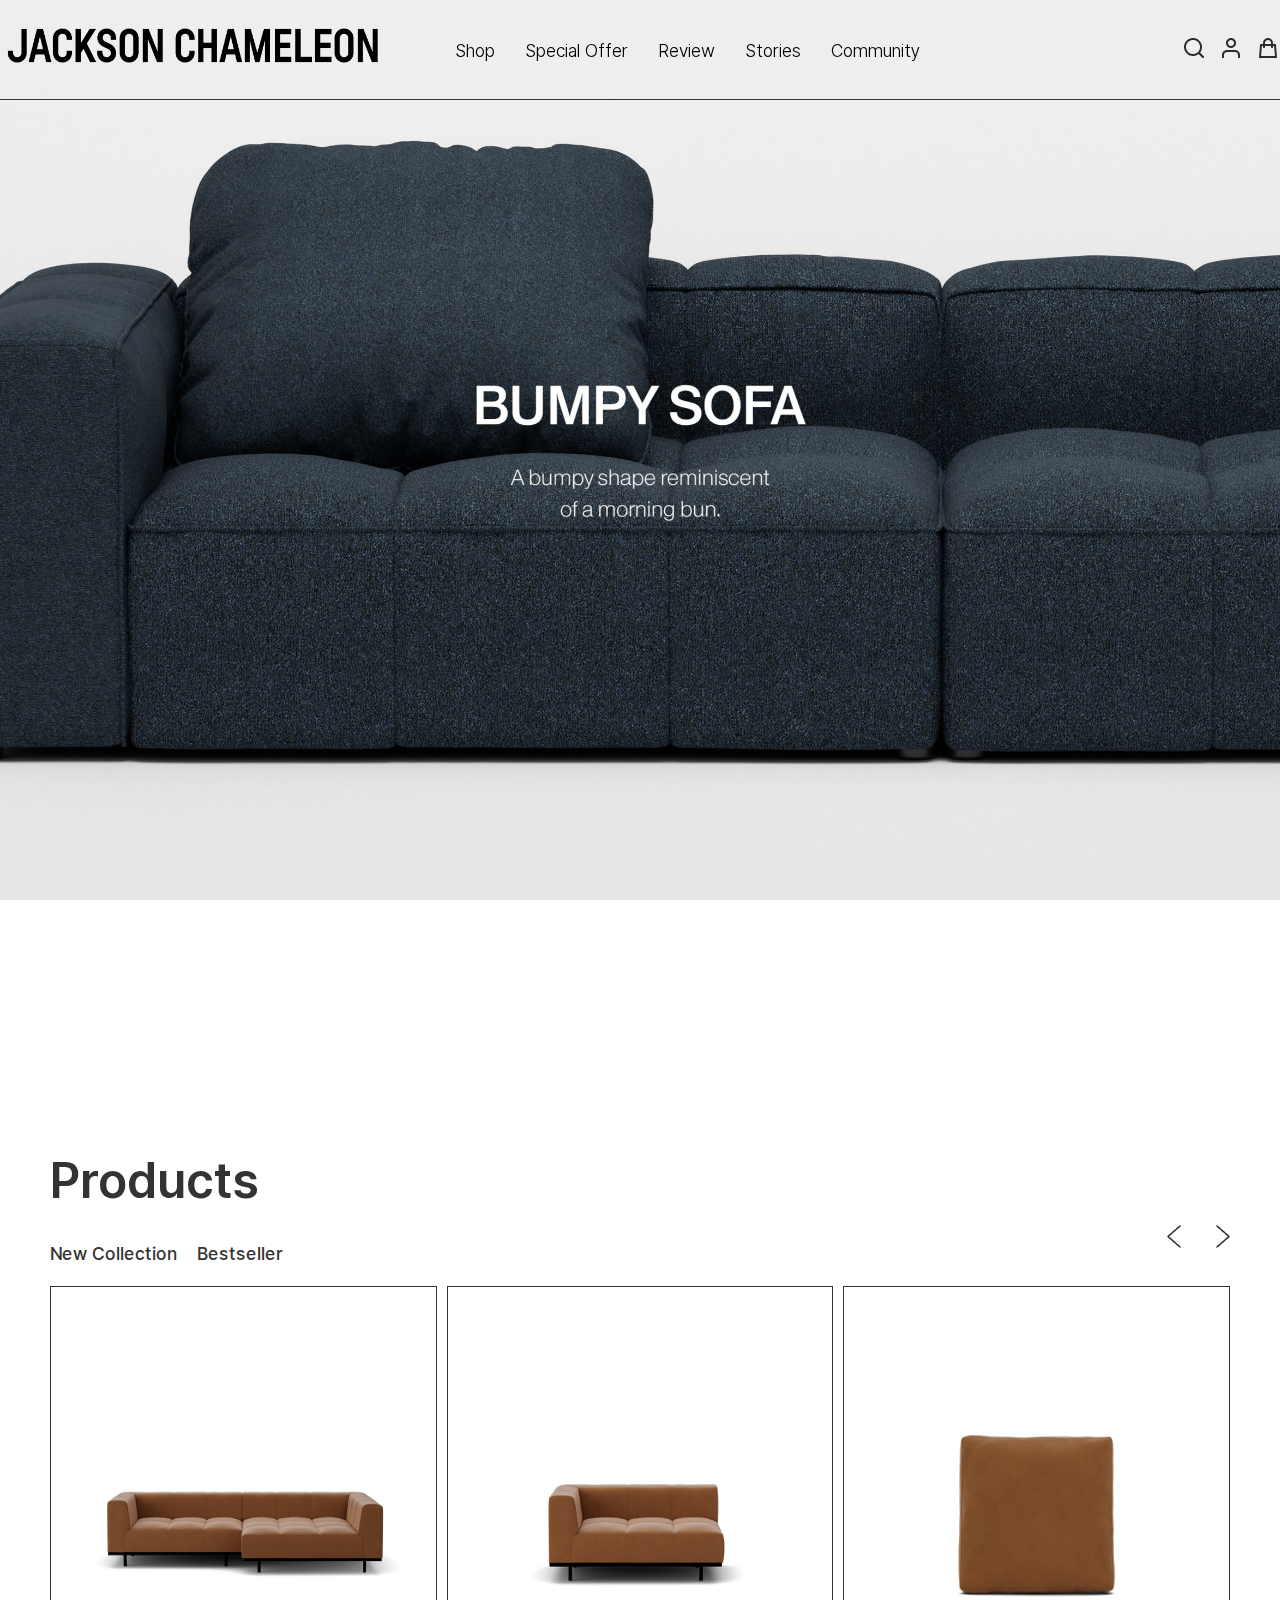
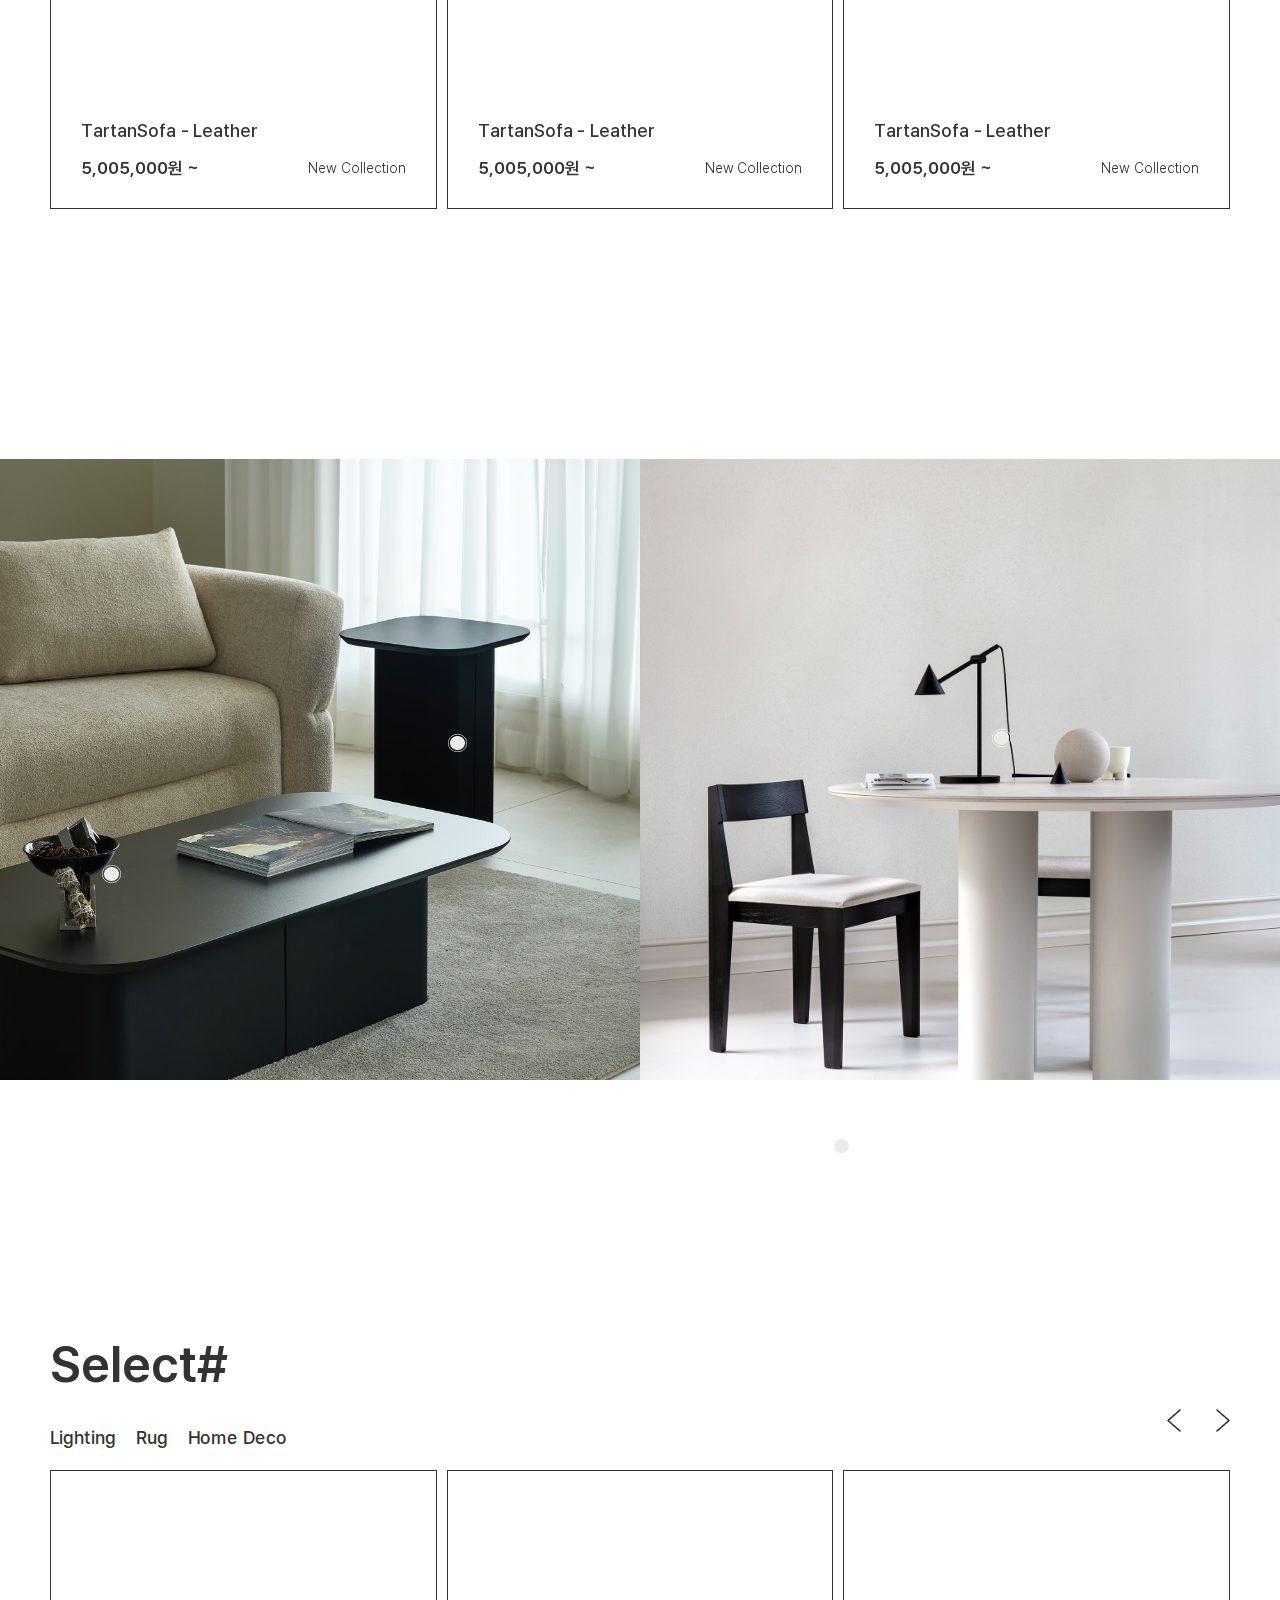
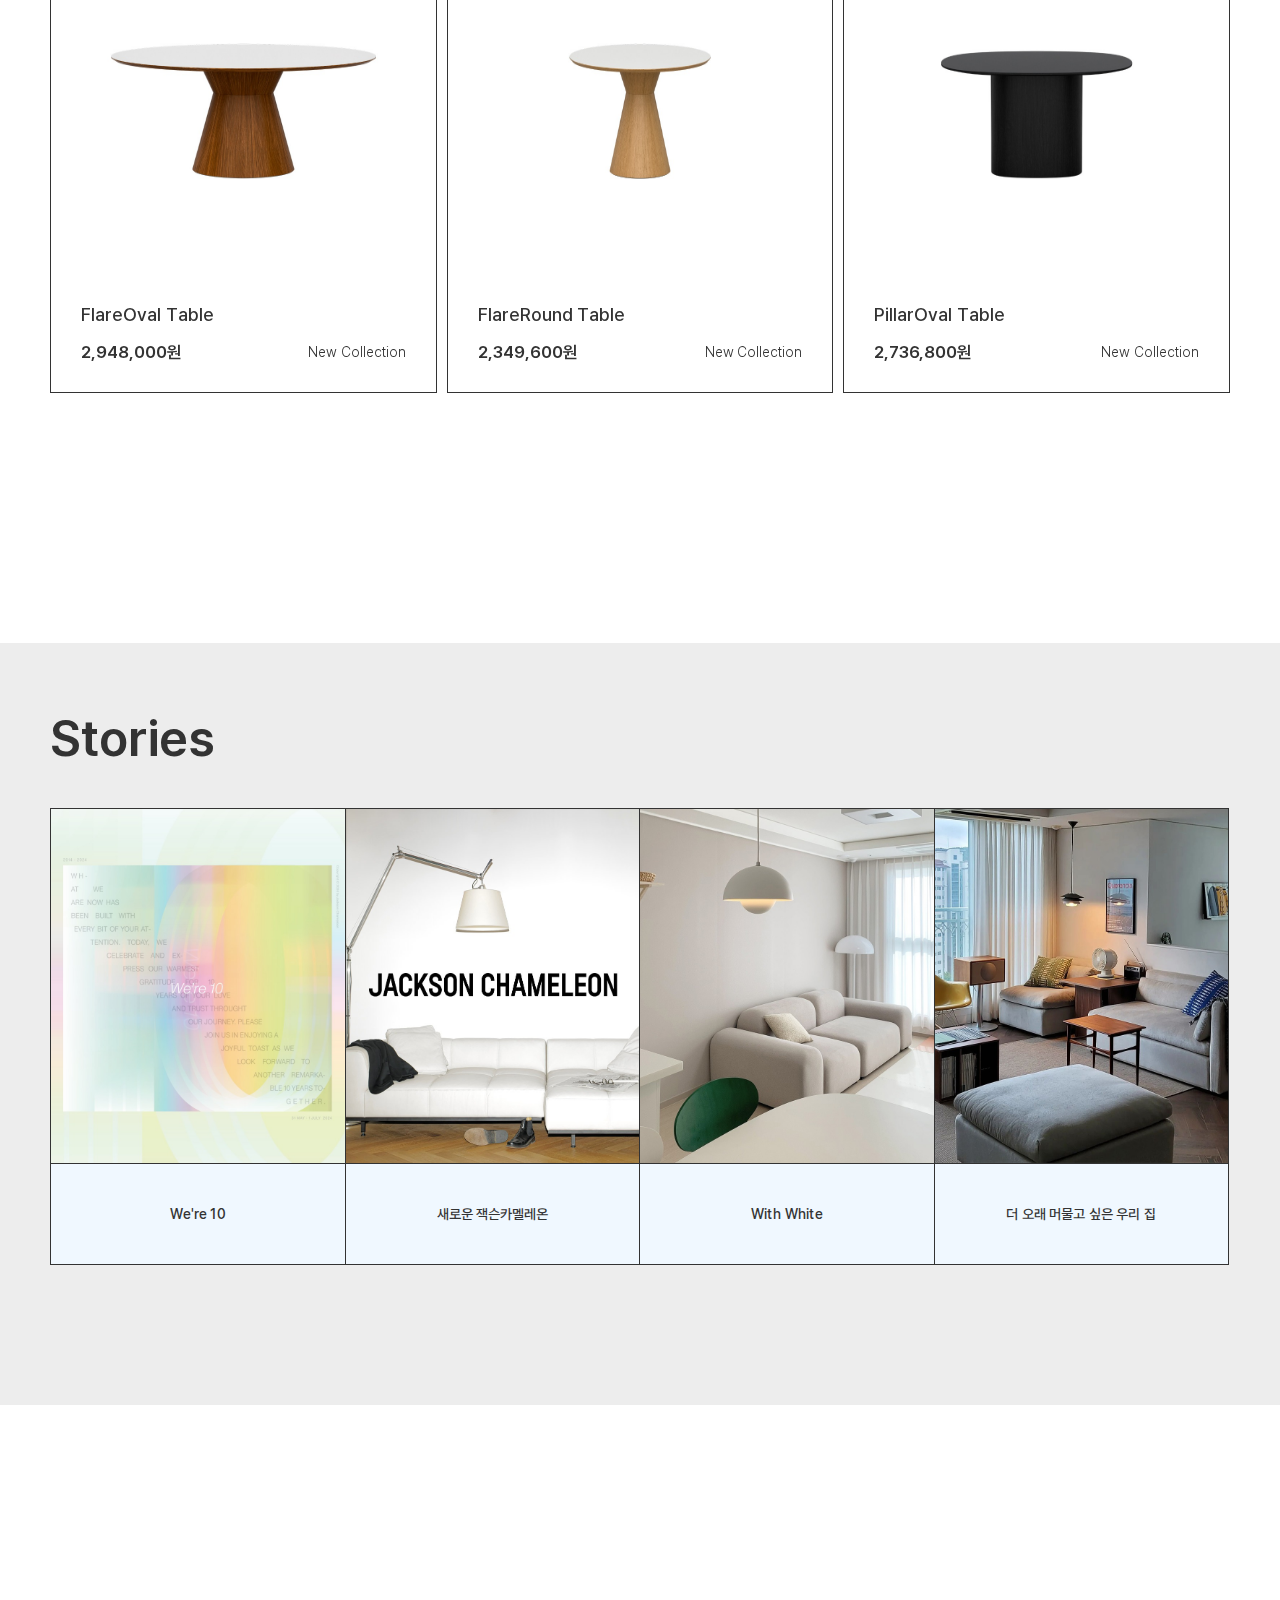
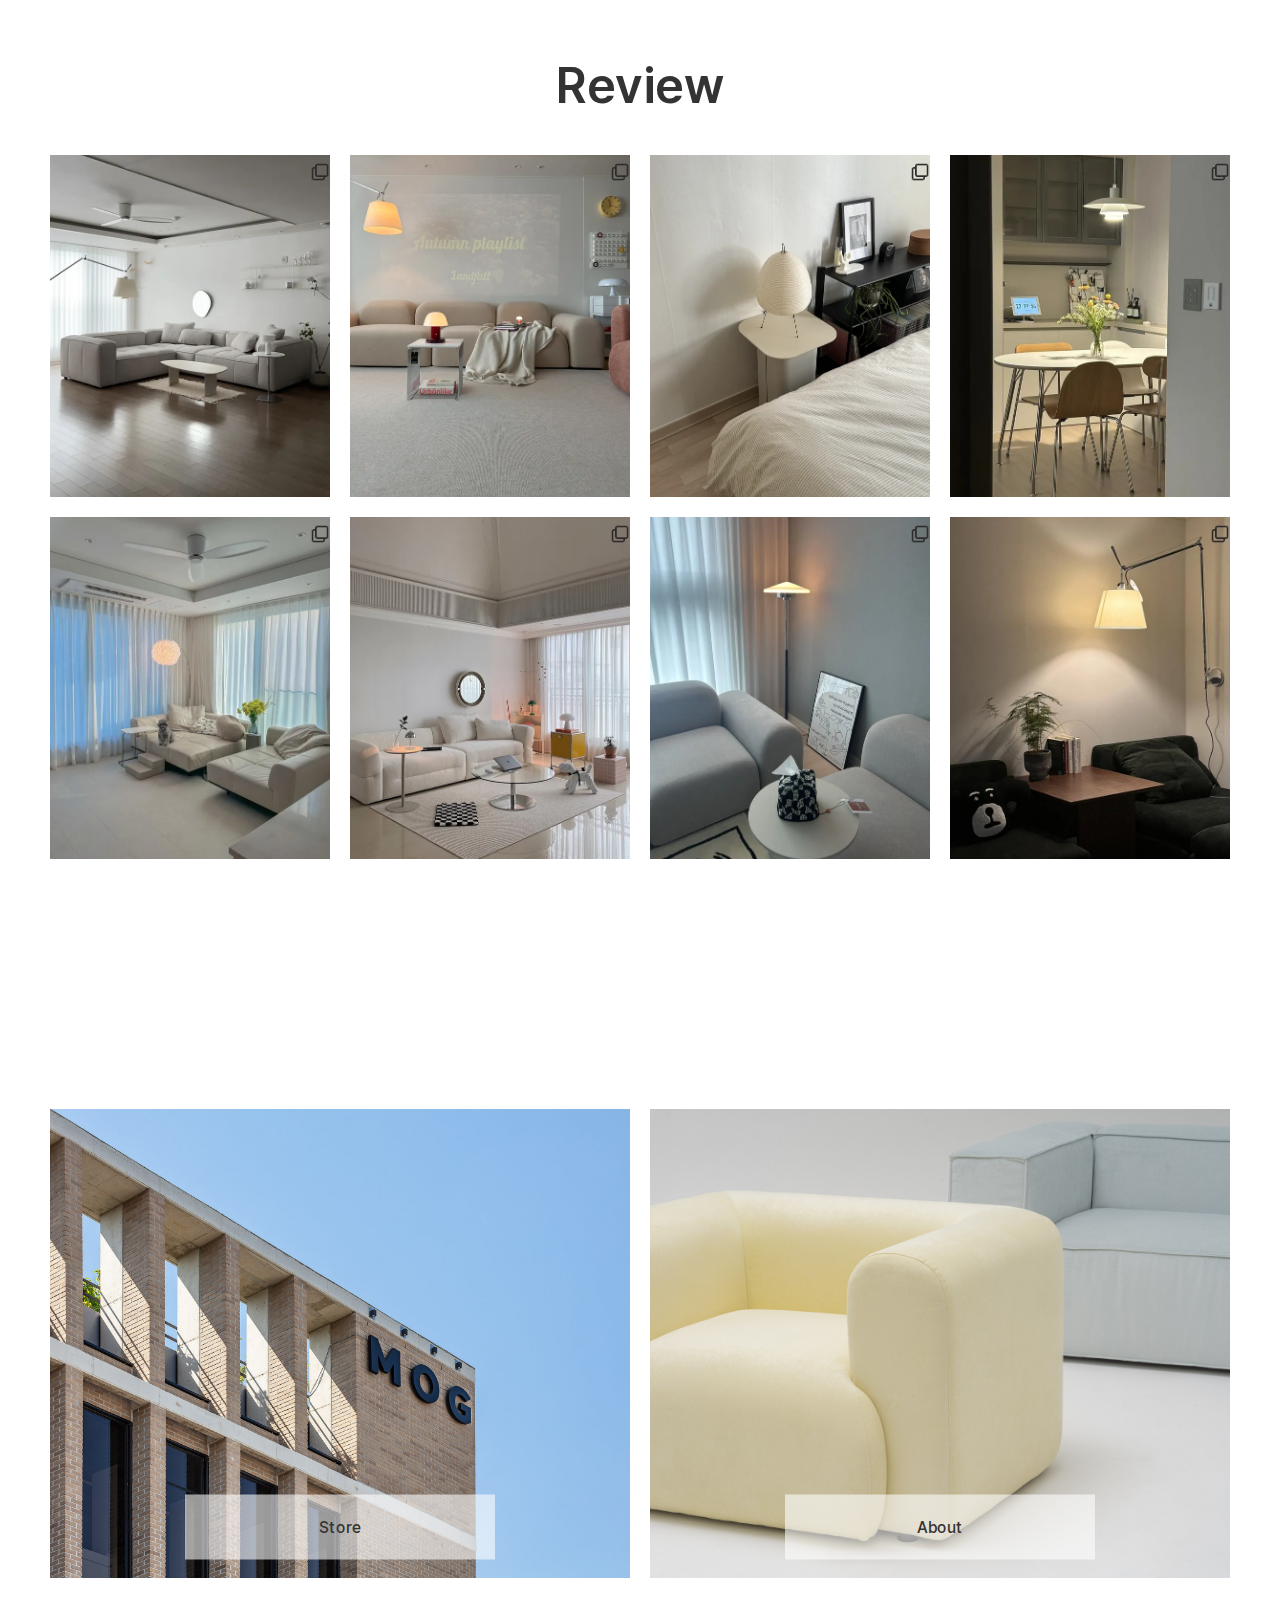
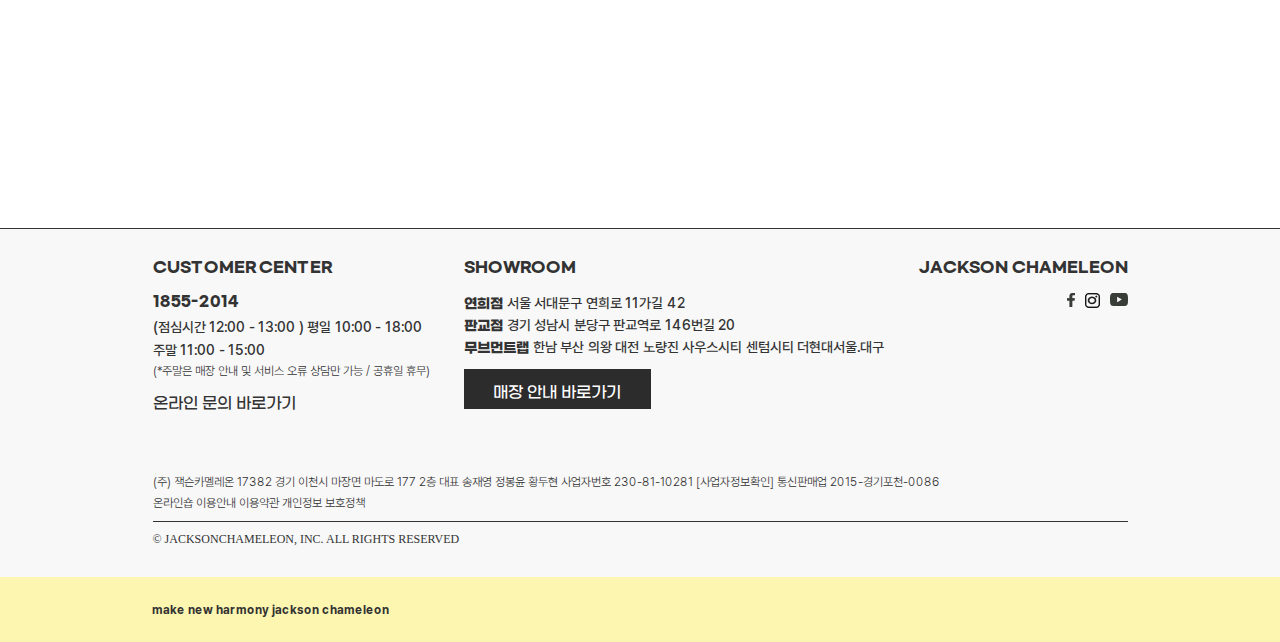
==== index.html @ 83f23d87 "올리는 중" ====
<!DOCTYPE html>
<html lang="ko">

<head>
    <meta charset="UTF-8">
    <meta name="viewport" content="width=device-width, initial-scale=1.0">
    <title>잭슨카멜레온</title>
    <link rel="stylesheet" href="https://cdn.jsdelivr.net/npm/swiper@11/swiper-bundle.min.css" />
    <link rel="stylesheet" href="css/index.css">

    <script src="lib/jquery-3.7.1.min.js"></script>
    <script src="https://cdn.jsdelivr.net/npm/swiper@11/swiper-bundle.min.js"></script>
    <script src="js/main.js"></script>

    <script>//스와이퍼데모

        $(function () {


            var swiper = new Swiper(".mainVisual", {
                spaceBetween: 0,
                centeredSlides: true,
                autoplay: {
                    delay: 2500,
                    disableOnInteraction: false,
                },
                pagination: {
                    el: ".swiper-pagination",
                    clickable: true,
                }
            });

            var swiper = new Swiper(".mySwiper", {
                slidesPerView: 3,
                spaceBetween: 10,
                pagination: {
                    el: ".swiper-pagination",
                    clickable: true,
                },
                navigation: {
                    nextEl: ".swiper-button-next2",
                    prevEl: ".swiper-button-prev2",
                }
            });

            //헤더 스크립트
            $('.nav .gnb > li').mouseenter(function () {
                if ($(this).find('.depth02_wrap').css('display') === 'none') {
                    $('.depth02_wrap').stop().hide();
                } else {
                    $('.depth02_wrap').stop().show();
                }
                $('.header').css('background-color', '#fff');

                $('.depth02_wrap').mouseleave(function () {
                    $(this).slideUp(100)
                });


            });

            $('.nav .gnb > li').mouseleave(function () {
                //header에게 mouseleave 했을때 배경색 복구 
                $('.header').css('background-color', 'transparent');
            });









            // var a = 안녕하세요;
            // a = a.replace("하세요", ""); a 는 안녕

            // 이미지 마우스 이벤트
            $(".image").on("mouseenter mouseleave", function () {
                var $img = $(this).find("img"); // 현재 이미지 태그 선택
                var currSrc = $img.attr("src"); // 현재 src 값 가져오기

                if (currSrc.includes("_on.jpg")) {
                    // "_on.jpg"가 포함되어 있으면 원래 상태로 되돌림
                    currSrc = currSrc.replace("_on.jpg", ".jpg");
                } else {
                    // 그렇지 않으면 "_on.jpg"를 추가
                    currSrc = currSrc.replace(".jpg", "") + "_on.jpg";
                }

                $img.attr("src", currSrc); // src 값을 업데이트
            });

 
            // 클래스가 click_icon에 마우스가 들어오면 display: none 해놨던 left_open-box, right_open-box가
            // none이 해제되고 block이 된다.
            $('.click_icon').on('mouseenter', function () {
                $(this).next('.left_open-box, .right_open-box').css("display", "block");
            });

            // 클래스가 click_icon에 마우스가 들어오면 display: block 됐던 left_open-box, right_open-box가
            // block이 해제되고 none이 된다.
            $('.left_open-box, .right_open-box').on('mouseout', function () {
                $(this).css("display", "");
            });

            



        });
    </script>

</head>

<body>
    <header class="header">

    </header><!--header end  -->

    <main>
        <section class="main_visual">

            <div class="swiper mainVisual">
                <div class="swiper-wrapper">
                    <div class="swiper-slide"><img src="img/메인이미지.jpg" alt="잭슨카멜레온 제품 이미지 1"></div>
                    <div class="swiper-slide"><img src="img/메인이미지2.jpg" alt="잭슨카멜레온 이미지 2"></div>
                    <div class="swiper-slide"><img src="img/메인이미지3.jpg " alt="잭슨카멜레온 이미지 3"></div>
                </div>
            </div>
        </section><!-- main_visual end -->
    </main>

    <div class="container">
        <div class="main_text">
            <h1>Products</h1>
        </div><!--main_text end  -->
        <div class="row_text">
            <ul class="gnb">
                <li><a href="#" class="to-right-underline">New Collection</a></li>
                <li><a href="#" class="to-right-underline">Bestseller</a></li>
            </ul><!--gnb end  -->
            <div class="slide_btn">
                <button class="swiper-button-prev2 prev"><img src="img/슬라이드 이전 버튼.png" alt="이전버튼"></button>
                <button class="swiper-button-next2 next"><img src="img/슬라이드 다음 버튼.png" alt="다음버튼"></button>
            </div><!--slide_btn end  -->
        </div><!--row_text end  -->

        <div class="inner_item">
            <!-- Swiper -->
            <div class="swiper mySwiper">
                <div class="swiper-wrapper">
                    <div class="swiper-slide">
                        <div class="image">
                            <a href="#">
                                <img src="img/product1.jpg" alt="반전이미지 전">
                            </a>
                        </div><!--image end  -->
                        <div class="text">
                            <div class="brand">Tartan</div>
                            <div class="title">Sofa - Leather</div>
                        </div><!-- text end -->
                        <div class="meta">
                            <div class="line">
                                <span class="price">5,005,000원 ~</span>
                                <span class="tag">New Collection</span>
                            </div><!--line end  -->
                        </div><!--meta end  -->
                    </div><!-- swiper-slide end -->

                    <div class="swiper-slide">
                        <div class="image">
                            <a href="#">
                                <img src="img/product2.jpg" alt="반전이미지 전">
                            </a>
                        </div><!--image end  -->
                        <div class="text">
                            <div class="brand">Tartan</div>
                            <div class="title">Sofa - Leather</div>
                        </div><!-- text end -->
                        <div class="meta">
                            <div class="line">
                                <span class="price">5,005,000원 ~</span>
                                <span class="tag">New Collection</span>
                            </div><!--line end  -->
                        </div><!--meta end  -->
                    </div><!-- swiper-slide end -->


                    <div class="swiper-slide">
                        <div class="image">
                            <a href="#">
                                <img src="img/product3.jpg" alt="반전이미지 전">
                            </a>
                        </div><!--image end  -->
                        <div class="text">
                            <div class="brand">Tartan</div>
                            <div class="title">Sofa - Leather</div>
                        </div><!-- text end -->
                        <div class="meta">
                            <div class="line">
                                <span class="price">5,005,000원 ~</span>
                                <span class="tag">New Collection</span>
                            </div><!--line end  -->
                        </div><!--meta end  -->
                    </div><!-- swiper-slide end -->


                    <div class="swiper-slide">
                        <div class="image">
                            <a href="#">
                                <img src="img/productc이미지4-반전이미지(전).jpg" alt="반전이미지 전">
                            </a>
                        </div><!--image end  -->
                        <div class="text">
                            <div class="brand">Tartan</div>
                            <div class="title">Sofa - Leather</div>
                        </div><!-- text end -->
                        <div class="meta">
                            <div class="line">
                                <span class="price">5,005,000원 ~</span>
                                <span class="tag">New Collection</span>
                            </div><!--line end  -->
                        </div><!--meta end  -->
                    </div><!-- swiper-slide end -->


                    <div class="swiper-slide">
                        <div class="image">
                            <a href="#">
                                <img src="img/productc이미지5-반전이미지(전).jpg" alt="반전이미지 전">
                            </a>
                        </div><!--image end  -->
                        <div class="text">
                            <div class="brand">Tartan</div>
                            <div class="title">Sofa - Leather</div>
                        </div><!-- text end -->
                        <div class="meta">
                            <div class="line">
                                <span class="price">5,005,000원 ~</span>
                                <span class="tag">New Collection</span>
                            </div><!--line end  -->
                        </div><!--meta end  -->
                    </div><!-- swiper-slide end -->


                    <div class="swiper-slide">
                        <div class="image">
                            <a href="#">
                                <img src="img/productc이미지6-반전이미지(전).jpg" alt="반전이미지 전">
                            </a>
                        </div><!--image end  -->
                        <div class="text">
                            <div class="brand">Tartan</div>
                            <div class="title">Sofa - Leather</div>
                        </div><!-- text end -->
                        <div class="meta">
                            <div class="line">
                                <span class="price">5,005,000원 ~</span>
                                <span class="tag">New Collection</span>
                            </div><!--line end  -->
                        </div><!--meta end  -->
                    </div><!-- swiper-slide end -->
                </div><!--inner-item end  -->
            </div><!--swiper mySwiper end  -->
        </div><!-- inner_item end -->
    </div><!-- container end  -->

    <div class="hover_box"> <!-- 전체영역 -->
        <div class="left_box on">
            <div class="left_img img">
                <img src="img/아이템 박스 2 이미지.jpg" alt="왼쪽 배경이미지">
            </div><!--left_img end  -->
            <div class="inner_item">
                <div class="click_icon">
                    <a href="#">
                        <img src="img/상품 미리 보기 마크.png" alt="마우스 올렸을 때 icon">
                    </a>
                </div><!-- click_icon end -->

                <div class="left_open-box">
                    <div class="open">
                        <a href="#">
                            <img src="img/클릭시 이미지.jpg" alt="탁상">
                            <p>Vaso Side Table</p>
                            <h3>400 x 400 x 520(mm)</h3>
                            <span>297,000원</span>
                        </a>
                    </div><!-- open -->
                </div><!--left_open-box end  -->

                <div class="click_icon">
                    <a href="#">
                        <img src="img/상품 미리 보기 마크.png" alt="마우스 올렸을 때 icon">
                    </a>
                </div><!-- click_icon end -->

                <div class="left_open-box">
                    <div class="open">
                        <a href="#">
                            <img src="img/클릭시 이미지2.jpg" alt="소파">
                            <p>Dimple Module</p>
                            <h3>1440 x 1000 x 640(mm)</h3>
                            <span>1,661,000원 ~</span>
                        </a>
                    </div><!-- open -->
                </div><!--left_open-box end  -->

            </div><!-- inner_item end -->
        </div><!--left_box end  -->


        <div class="right_box on">
            <div class="right_img img">
                <img src="img/아이템 박스 이미지 2-2.jpg" alt="오른쪽 배경이미지">
            </div><!--right_img end  -->
            <div class="right_item">

                <div class="click_icon">
                    <a href="#">
                        <img src="img/상품 미리 보기 마크.png" alt="마우스 올렸을 때 icon">
                    </a>
                </div><!-- click_icon end -->

                <div class="right_open-box">
                    <div class="open">
                        <a href="#">
                            <img src="img/클릭시 이미지3.jpg" alt="전등">
                            <p>Pin Table Lamp</p>
                            <h3>160 x 300 x 380(mm)</h3>
                            <span>374,000원</span>
                        </a>
                    </div><!-- open -->
                </div><!--right_open-box end  -->

                <div class="click_icon">
                    <a href="#">
                        <img src="img/상품 미리 보기 마크.png" alt="마우스 올렸을 때 icon">
                    </a>
                </div><!-- click_icon end -->

                <div class="right_open-box">
                    <div class="open">
                        <a href="#">
                            <img src="img/클릭시 이미지4.jpg" alt="의자">
                            <p>Tilt Chair</p>
                            <h3>415 x 445 x 740(mm)</h3>
                            <span>385,000원</span>
                        </a>
                    </div><!-- open -->
                </div><!--right_open-box end  -->

            </div><!-- inner_item end -->
        </div><!--right_box end  -->
    </div><!--hover_box end  -->


    <div class="container-02">
        <div class="main_text">
            <h1>Select#</h1>
        </div><!--main_text end  -->
        <div class="row_text">
            <ul class="gnb">
                <li><a href="#" class="to-right-underline">Lighting</a></li>
                <li><a href="#" class="to-right-underline">Rug</a></li>
                <li><a href="#" class="to-right-underline">Home Deco</a></li>
            </ul><!--gnb end  -->
            <div class="slide_btn">
                <button class="swiper-button-prev2 prev"><img src="img/슬라이드 이전 버튼.png" alt="이전버튼"></button>
                <button class="swiper-button-next2 next"><img src="img/슬라이드 다음 버튼.png" alt="다음버튼"></button>
            </div><!--slide_btn end  -->
        </div><!--row_text end  -->

        <div class="inner_item">
            <!-- Swiper -->
            <div class="swiper mySwiper">
                <div class="swiper-wrapper">
                    <div class="swiper-slide">
                        <div class="image">
                            <a href="#">
                                <img src="img/Select1.jpg" alt="반전이미지 전">
                            </a>
                        </div><!--image end  -->
                        <div class="text">
                            <div class="brand">Flare</div>
                            <div class="title">Oval Table</div>
                        </div><!-- text end -->
                        <div class="meta">
                            <div class="line">
                                <span class="price">2,948,000원</span>
                                <span class="tag">New Collection</span>
                            </div><!--line end  -->
                        </div><!--meta end  -->
                    </div><!-- swiper-slide end -->

                    <div class="swiper-slide">
                        <div class="image">
                            <a href="#">
                                <img src="img/Select2.jpg" alt="반전이미지 전">
                            </a>
                        </div><!--image end  -->
                        <div class="text">
                            <div class="brand">Flare</div>
                            <div class="title">Round Table</div>
                        </div><!-- text end -->
                        <div class="meta">
                            <div class="line">
                                <span class="price">2,349,600원</span>
                                <span class="tag">New Collection</span>
                            </div><!--line end  -->
                        </div><!--meta end  -->
                    </div><!-- swiper-slide end -->


                    <div class="swiper-slide">
                        <div class="image">
                            <a href="#">
                                <img src="img/Select3.jpg" alt="반전이미지 전">
                            </a>
                        </div><!--image end  -->
                        <div class="text">
                            <div class="brand">Pillar</div>
                            <div class="title">Oval Table</div>
                        </div><!-- text end -->
                        <div class="meta">
                            <div class="line">
                                <span class="price">2,736,800원</span>
                                <span class="tag">New Collection</span>
                            </div><!--line end  -->
                        </div><!--meta end  -->
                    </div><!-- swiper-slide end -->


                    <div class="swiper-slide">
                        <div class="image">
                            <a href="#">
                                <img src="img/Select4.jpg" alt="반전이미지 전">
                            </a>
                        </div><!--image end  -->
                        <div class="text">
                            <div class="brand">Pillar</div>
                            <div class="title">Round Table</div>
                        </div><!-- text end -->
                        <div class="meta">
                            <div class="line">
                                <span class="price">2,191,200원</span>
                                <span class="tag">New Collection</span>
                            </div><!--line end  -->
                        </div><!--meta end  -->
                    </div><!-- swiper-slide end -->


                    <div class="swiper-slide">
                        <div class="image">
                            <a href="#">
                                <img src="img/Select5.jpg" alt="반전이미지 전">
                            </a>
                        </div><!--image end  -->
                        <div class="text">
                            <div class="brand">Note</div>
                            <div class="title">Dining Chair</div>
                        </div><!-- text end -->
                        <div class="meta">
                            <div class="line">
                                <span class="price">308,000원</span>
                                <span class="tag">New Collection</span>
                            </div><!--line end  -->
                        </div><!--meta end  -->
                    </div><!-- swiper-slide end -->


                    <div class="swiper-slide">
                        <div class="image">
                            <a href="#">
                                <img src="img/Select6.jpg" alt="반전이미지 전">
                            </a>
                        </div><!--image end  -->
                        <div class="text">
                            <div class="brand">Non</div>
                            <div class="title">Arm Chair</div>
                        </div><!-- text end -->
                        <div class="meta">
                            <div class="line">
                                <span class="price">387,200원</span>
                                <span class="tag">New Collection</span>
                            </div><!--line end  -->
                        </div><!--meta end  -->
                    </div><!-- swiper-slide end -->
                </div><!--inner-item end  -->
            </div><!--swiper mySwiper end  -->
        </div><!-- inner_item end -->
    </div><!-- container end  -->

    <div class="Stories_box">
        <div class="main_text">
            <h1>Stories</h1>
            <div class="item_wrap">
                <div class="item">
                    <a href="#">
                        <div class="img">
                            <img src="img/Stories 이미지1.jpg" alt="스토리 이미지 1">
                        </div><!--image end  -->
                        <span>We're 10</span>
                    </a>
                </div><!--item end  -->

                <div class="item">
                    <a href="#">
                        <div class="img">
                            <img src="img/Stories 이미지2.jpg" alt="스토리 이미지 1">
                        </div><!--image end  -->
                        <span>새로운 잭슨카멜레온</span>
                    </a>
                </div><!--item end  -->

                <div class="item">
                    <a href="#">
                        <div class="img">
                            <img src="img/Stories이미지3.jpg" alt="스토리 이미지 1">
                        </div><!--image end  -->
                        <span>With White </span>
                    </a>
                </div><!--item end  -->

                <div class="item">
                    <a href="#">
                        <div class="img">
                            <img src="img/Stories이미지4.jpg" alt="스토리 이미지 1">
                        </div><!--image end  -->
                        <span>더 오래 머물고 싶은 우리 집</span>
                    </a>
                </div><!--item end  -->
            </div><!--item_wrap end  -->
        </div><!--main_text end  -->
    </div><!--Stories_box end  -->

    <div class="Review_box">
        <h1>Review</h1>
        <div class="item_list">
            <div class="item">
                <a href="#">
                    <div class="img">
                        <img src="img/Review이미지1.webp" alt="이미지">
                        <button class="click"><img src="img/더블네모.png" alt="더블네모"></button>
                </a>
            </div><!--img end  -->
        </div><!-- item end -->

        <div class="item">
            <a href="#">
                <div class="img">
                    <img src="img/Review-2.webp" alt="이미지">
                    <button class="click"><img src="img/더블네모.png" alt="더블네모"></button>
            </a>
        </div><!--img end  -->
    </div><!-- item end -->

    <div class="item">
        <a href="#">
            <div class="img">
                <img src="img/Review-3.webp" alt="이미지">
                <button class="click"><img src="img/더블네모.png" alt="더블네모"></button>
        </a>
    </div><!--img end  -->
    </div><!-- item end -->

    <div class="item">
        <a href="#">
            <div class="img">
                <img src="img/Review-4.webp" alt="이미지">
                <button class="click"><img src="img/더블네모.png" alt="더블네모"></button>
        </a>
    </div><!--img end  -->
    </div><!-- item end -->

    <div class="item">
        <a href="#">
            <div class="img">
                <img src="img/Review-5.webp" alt="이미지">
                <button class="click"><img src="img/더블네모.png" alt="더블네모"></button>
        </a>
    </div><!--img end  -->
    </div><!-- item end -->

    <div class="item">
        <a href="#">
            <div class="img">
                <img src="img/Review-6.webp" alt="이미지">
                <button class="click"><img src="img/더블네모.png" alt="더블네모"></button>
        </a>
    </div><!--img end  -->
    </div><!-- item end -->

    <div class="item">
        <a href="#">
            <div class="img">
                <img src="img/Review-7.webp" alt="이미지">
                <button class="click"><img src="img/더블네모.png" alt="더블네모"></button>
        </a>
    </div><!--img end  -->
    </div><!-- item end -->

    <div class="item">
        <a href="#">
            <div class="img">
                <img src="img/Review-8.webp" alt="이미지">
                <button class="click"><img src="img/더블네모.png" alt="더블네모"></button>
        </a>
    </div><!--img end  -->
    </div><!-- item end -->
    </div><!--item_list end  -->
    </div><!--Review_box end -->

    <div class="Store_box">
        <div class="Store_inner">
            <div class="img">
                <img src="img/Store1.jpg" alt="이미지">
                <a href="#">
                    <span>Store</span>
                </a>
            </div><!-- img end -->

            <div class="img">
                <img src="img/23.jpg" alt="이미지">
                <a href="#">
                    <span>About</span>
                </a>
            </div><!-- img end -->
        </div><!--Store_inner end  -->
    </div><!--Store_box end  -->

    <footer class="footer">
     
    </footer>


</body>

</html>
---- css/index.css ----
@charset "utf-8"; 




@font-face {
   font-family: 'Pretendard';
   src: url('font/프리텐다드/Pretendard-ExtraLight.eot');
   src: url('font/프리텐다드/Pretendard-ExtraLight.eot?#iefix') format('embedded-opentype'),
       url('font/프리텐다드/Pretendard-ExtraLight.woff2') format('woff2'),
       url('font/프리텐다드/Pretendard-ExtraLight.woff') format('woff');
   font-weight: 200;
   font-style: normal;
   font-display: swap;
}



@font-face {
   font-family: 'Pretendard';
   src: url('font/프리텐다드/Pretendard-SemiBold.eot');
   src: url('font/프리텐다드/Pretendard-SemiBold.eot?#iefix') format('embedded-opentype'),
       url('font/프리텐다드/Pretendard-SemiBold.woff2') format('woff2'),
       url('font/프리텐다드/Pretendard-SemiBold.woff') format('woff');
   font-weight: 600;
   font-style: normal;
   font-display: swap;
}

@font-face {
   font-family: 'Pretendard';
   src: url('font/프리텐다드/Pretendard-Black.eot');
   src: url('font/프리텐다드/Pretendard-Black.eot?#iefix') format('embedded-opentype'),
       url('font/프리텐다드/Pretendard-Black.woff2') format('woff2'),
       url('font/프리텐다드/Pretendard-Black.woff') format('woff');
   font-weight: 900;
   font-style: normal;
   font-display: swap;
}

@font-face {
   font-family: 'Pretendard';
   src: url('font/프리텐다드/Pretendard-Thin.eot');
   src: url('font/프리텐다드/Pretendard-Thin.eot?#iefix') format('embedded-opentype'),
       url('font/프리텐다드/Pretendard-Thin.woff2') format('woff2'),
       url('font/프리텐다드/Pretendard-Thin.woff') format('woff');
   font-weight: 100;
   font-style: normal;
   font-display: swap;
}

@font-face {
   font-family: 'Pretendard';
   src: url('font/프리텐다드/Pretendard-Bold.eot');
   src: url('font/프리텐다드/Pretendard-Bold.eot?#iefix') format('embedded-opentype'),
       url('font/프리텐다드/Pretendard-Bold.woff2') format('woff2'),
       url('font/프리텐다드/Pretendard-Bold.woff') format('woff');
   font-weight: bold;
   font-style: normal;
   font-display: swap;
}

@font-face {
   font-family: 'Pretendard';
   src: url('font/프리텐다드/Pretendard-ExtraLight.eot');
   src: url('font/프리텐다드/Pretendard-ExtraLight.eot?#iefix') format('embedded-opentype'),
       url('font/프리텐다드/Pretendard-ExtraLight.woff2') format('woff2'),
       url('font/프리텐다드/Pretendard-ExtraLight.woff') format('woff');
   font-weight: 200;
   font-style: normal;
   font-display: swap;
}

@font-face {
   font-family: 'Pretendard';
   src: url('font/프리텐다드/Pretendard-Light.eot');
   src: url('font/프리텐다드/Pretendard-Light.eot?#iefix') format('embedded-opentype'),
       url('font/프리텐다드/Pretendard-Light.woff2') format('woff2'),
       url('font/프리텐다드/Pretendard-Light.woff') format('woff');
   font-weight: 300;
   font-style: normal;
   font-display: swap;
}



@font-face {
   font-family: 'Pretendard';
   src: url('font/프리텐다드/Pretendard-Medium.eot');
   src: url('font/프리텐다드/Pretendard-Medium.eot?#iefix') format('embedded-opentype'),
       url('font/프리텐다드/Pretendard-Medium.woff2') format('woff2'),
       url('font/프리텐다드/Pretendard-Medium.woff') format('woff');
   font-weight: 500;
   font-style: normal;
   font-display: swap;
}




@font-face {
    font-family: 'gmarketsans';
    src: url('font/G마켓 산스/GmarketSansLight.eot');
    src: url('font/G마켓 산스/GmarketSansLight.eot?#iefix') format('embedded-opentype'),
        url('font/G마켓 산스/GmarketSansLight.woff2') format('woff2'),
        url('font/G마켓 산스/GmarketSansLight.woff') format('woff');
    font-weight: 300;
    font-style: normal;
    font-display: swap;
}

@font-face {
    font-family: 'gmarketsans';
    src: url('font/G마켓 산스/GmarketSansMedium.eot');
    src: url('font/G마켓 산스/GmarketSansMedium.eot?#iefix') format('embedded-opentype'),
        url('font/G마켓 산스/GmarketSansMedium.woff2') format('woff2'),
        url('font/G마켓 산스/GmarketSansMedium.woff') format('woff');
    font-weight: 500;
    font-style: normal;
    font-display: swap;
}

@font-face {
    font-family: 'gmarketsans';
    src: url('font/G마켓 산스/GmarketSansBold.eot');
    src: url('font/G마켓 산스/GmarketSansBold.eot?#iefix') format('embedded-opentype'),
        url('font/G마켓 산스/GmarketSansBold.woff2') format('woff2'),
        url('font/G마켓 산스/GmarketSansBold.woff') format('woff');
    font-weight: bold;
    font-style: normal;
    font-display: swap;
}

 * {
    margin: 0;
    padding: 0;
    box-sizing:border-box;
 }

 li {
    list-style:none;
 }
 
 a {
   text-decoration: none;
   color: inherit;
 }

 body {
   color: #333;
 }

 h1 {
   font-family: 'Pretendard';
   font-weight: 600;
 }


button {
   background-color: transparent;
   border: 0;
} 

.header {
   height: 100px;
   width: 100%;
   margin: 0 auto;
   position: relative;
   z-index: 99;
   position: absolute;
   top: 0;
   left: 0px;

}

.header .inner {
   width: calc(100% - 100px);
   max-width: 1920px;
   width: 100%;
   height: 100%;
   display: flex;
   justify-content: space-between;
   border-bottom: 1px solid #333;

   align-items: center;
}

.header .inner .lmgo {
   width: 387px;
}
.header .inner .lmgo img {
   width: 100%;
   object-fit: cover;
}

.header .inner .nav {
   width: 100%;
   height: 100%;
   position: absolute;
   top: 50%;
   left: 50%;
   transform: translate(-50%, -50%);
}


.header .inner .nav .gnb {
   display: flex;
   margin-left: 440px;
} 

.header .inner .nav .gnb > li .depth01 {  /* 메인 메뉴목록 */
   display: block;
   padding: 0 15px;
   line-height: 100px;
   font-size: 18px;
   color: #000000;
   font-family: 'Pretendard';
   font-weight: 300;
}

.header .inner .nav .gnb > li .depth02_wrap { /* 2차 메뉴목록 */
 /*   max-width: 1920px;
   width: calc(100% - 100px); */
   background-color: #fff;
   width: 100%;
   position: absolute;
   top: 100px;
   left: 0;
   font-size: 15px;  
   color: #000000;
   font-family: 'Pretendard';
   font-weight: 400;

   display: none;
}

.header .inner .nav .gnb .depth02_wrap .depth02_inner .depth02 {
   width: 100%;
   display: flex;
   justify-content: left;
   height: 200px;

}

.header .inner .nav .gnb > li .depth02_wrap .depth02 > li {
   line-height: 200px;
   padding: 10px;
  
}



.header .inner .top_icon {
   height: 100%;
   display: flex;
   align-items: center;
   gap: 13px;
}




/* 메인 비주얼 */
.main_visual {
   height: 100vh;
}

.main_visual .mainVisual {
   height: 100%;
}


.main_visual img {
   width: 100%;
   height: 100%;
   object-fit: cover;
   display: block;
}

/* container 영역  */

.container {
   max-width: 1920px;
   width: calc(100% - 100px);
   margin: 250px auto;
  
}

.container .main_text {
    font-size: 25px;
    font-family: 'Pretendard';
    font-weight: 500;
}

.container .row_text {
   width: 100%;
   display: flex;
   justify-content: space-between;
   align-items: center;
   font-size: 18px; /* 제목 밑 ul */
   font-family: 'Pretendard';
   font-weight: 400;
   
}

.container .row_text .slide_btn {
   display: flex;
   gap: 35px;
   /*  < > 표시가 안벌어지네... */
}

.container .row_text .gnb {
   display: flex;
   gap: 20px;
   margin-top: 30px;
}


.container .inner_item {
   width: 100%;
   margin-top: 20px;
  
}

.container .inner_item .swiper {
   width: 100%;
   
}

.container .inner_item .swiper .swiper-slide {
   border: 1px solid#333;
}

.container .inner_item .swiper .swiper-slide .image img {
   height: 30.9vw;/*vw 넓이 값  */ /* vh 높이값 */
   width: 100%;
   
}



.container .inner_item .swiper .swiper-slide {
   padding: 30px;
}
.container .inner_item .swiper .swiper-slide .text {
   font-size: 18px; /* item box 제목 */
   display: flex;
   margin-bottom: 15px;
   font-family: 'Pretendard';
   font-weight: 400;
}



.container .inner_item .swiper .swiper-slide .meta .line {
   display: flex;
   justify-content: space-between;
}

.container .inner_item .swiper .swiper-slide .meta .price {
   font-size: 17px; /* item box 가격 */
   font-family: 'Pretendard';
   font-weight: 600;
}

.container .inner_item .swiper .swiper-slide .meta .tag {
   font-size: 14px;
   font-family: 'Pretendard';
   font-weight: 300;
}

.to-right-underline {
   position: relative;
 }
 .to-right-underline:after {
   content: "";
   position: absolute;
   left: 0;
   bottom: -6px;
   width: 0px;
   height: 2px;
   margin: 5px 0 0;
   transition: all 0.2s ease-in-out;
   transition-duration: 0.3s;
   opacity: 0;
   background-color: #333;
 }
 .to-right-underline:hover:after {
   width: 100%;
   opacity: 1;
 }


.hover_box {
   max-width: 1920px;
   /* 화면에 가득 안차는지 물어보기 */
   margin: 250px auto;
   display: flex;
}

.hover_box .left_box {
   position: relative;
}

.hover_box .on {
   width: 50vw;
 
}

.hover_box .on .img img {
   width: 100%;
   height: 48.59vw;
   object-fit: cover;
}

/* left_box 박스 + 버튼 정리  */

.hover_box .left_box .inner_item .click_icon:nth-of-type(1){ /* 탁상 버튼 위치*/
   position: absolute;
   top: 275px;
   left: 70%;
}

.hover_box .left_box .inner_item .click_icon:nth-child(3) { /* 소파 버튼 위치*/
   position: absolute;
   top: 406px;
   left: 8vw;
}


.hover_box .left_box .inner_item .left_open-box {  /* 마우스 올렸을 때 나타날 박스 영역 */
   background-color: #D9D9D9;
   width: 220px;
   margin: 0 auto;
   border-radius: 5px;

   display: none;
}


.hover_box .left_box .inner_item .left_open-box:nth-child(2)  { /* 탁상 박스 */
   position: absolute;
   top: 145px;
   left: 34vw;
}

.hover_box .left_box .inner_item .left_open-box:nth-child(4) { /* 소파 박스 */
   position: absolute;
   top: 401px;
   left: 8vw;
}

.hover_box .left_box .inner_item .left_open-box .open {
   width: 100%;
   padding: 20px 20px 20px 20px;
}

.hover_box .left_box .inner_item .left_open-box .open img {
   width: 180px;
   height: 200px;
   object-fit: cover;
   border-radius: 5px;
}

.hover_box .left_box .inner_item .left_open-box .open p { /* 제목 */
   font-size: 15px;
   margin-top: 5px;
   font-family: 'Pretendard';
   font-weight: 400;
}

.hover_box .left_box .inner_item .left_open-box .open h3 {  /* 내용 */
   font-size: 12px;
   margin-top: 3px;
   font-family: 'Pretendard';
   font-weight: 400;
   letter-spacing: -1px;
}

.hover_box .left_box .inner_item .left_open-box .open span { /* 가격 */ 
   display: block; 
   font-size: 15px;
   font-weight: bold;
   margin-top: 4px;
   font-family: 'Pretendard';
   font-weight: 600;
}


/* right_box 박스 + 버튼 정리  */

.hover_box .right_box {
   position: relative;
}

.hover_box .right_box .right_item .click_icon:nth-of-type(1) { /* 전등 버튼 위치 */
   position: absolute;
   top: 270px;
   left: 27.5vw;
}

.hover_box .right_box .right_item .click_icon:nth-of-type(3) { /* 의자 버튼 위치 */
   position: absolute;
   top: 678px;
   left: 15vw
}


.hover_box .right_box .right_item .right_open-box {  /* 마우스 올렸을 때 나타날 박스 영역 */
   background-color: #D9D9D9;
   width: 220px;
   margin: 0 auto;
   border-radius: 5px;

   display: none;
}

.hover_box .right_box .right_item .right_open-box:nth-of-type(2) { /* 전등 박스 위치 */
   position: absolute;
   top: 108px;
   left: 27.5vw;
}

.hover_box .right_box .right_item .right_open-box:nth-of-type(4) { /* 전등 박스 위치 */
   position: absolute;
   top: 538px;
   left: 15vw;
}


.hover_box .right_box .right_item .right_open-box .open {
   width: 100%;
   padding: 20px 20px 20px 20px;
}

.hover_box .right_box .right_item .right_open-box .open img {
   width: 180px;
   height: 200px;
   object-fit: cover;
   border-radius: 5px;
}

.hover_box .right_box .right_item .right_open-box .open p {
   font-size: 15px;
   margin-top: 5px;
   font-family: 'Pretendard';
   font-weight: 400;
}

.hover_box .right_box .right_item .right_open-box .open h3 {
   font-size: 12px;
   margin-top: 3px;
   font-family: 'Pretendard';
   font-weight: 400;
   letter-spacing: -1px;
   
}

.hover_box .right_box .right_item .right_open-box .open span {
   display: block; 
   font-size: 15px;
   font-weight: bold;
   margin-top: 4px;
   font-family: 'Pretendard';
   font-weight: 600;
   
}



.container-02 {
   max-width: 1920px;
   width: calc(100% - 100px);
   margin: 250px auto;
}

.container-02 .main_text {
    font-size: 25px;
    font-family: 'Pretendard';
    font-weight: 500;
}

.container-02 .row_text {
   width: 100%;
   display: flex;
   justify-content: space-between;
   align-items: center;
   font-size: 18px; /* 제목 밑 ul */
   font-family: 'Pretendard';
   font-weight: 400;
   
}

.container-02 .row_text .slide_btn {
   display: flex;
   gap: 35px;
   /*  < > 표시가 안벌어지네... */
}

.container-02 .row_text .gnb {
   display: flex;
   gap: 20px;
   margin-top: 30px;
}


.container-02 .inner_item {
   width: 100%;
   margin-top: 20px;
  
}

.container-02 .inner_item .swiper {
   width: 100%;
   
}

.container-02 .inner_item .swiper .swiper-slide {
   border: 1px solid#333;
}

.container-02 .inner_item .swiper .swiper-slide .image img {
   height: 30.9vw;/*vw 넓이 값  */ /* vh 높이값 */
   width: 100%;
   
}



.container-02 .inner_item .swiper .swiper-slide {
   padding: 30px;
}
.container-02 .inner_item .swiper .swiper-slide .text {
   font-size: 18px; /* item box 제목 */
   display: flex;
   margin-bottom: 15px;
   font-family: 'Pretendard';
   font-weight: 400;
   
}

.container-02 .inner_item .swiper .swiper-slide .meta .line {
   display: flex;
   justify-content: space-between;
}

.container-02 .inner_item .swiper .swiper-slide .meta .price {
   font-size: 17px; /* item box 가격 */
   font-family: 'Pretendard';
   font-weight: 600;

}

.container-02 .inner_item .swiper .swiper-slide .meta .tag {
   font-size: 14px;
   font-family: 'Pretendard';
   font-weight: 300;
   
}

.Stories_box {
   background-color: #EDEDED;
   padding-top: 65px;
   padding-bottom: 140px;
}

.Stories_box .item_wrap {
   display: flex;
   width: calc(100% - 100px);
   margin: 0 auto;
}

.Stories_box .main_text h1 {
   width: calc(100% - 100px);
   margin: 0 auto;
   margin-bottom: 40px;
   font-size: 50px;
}


.Stories_box .item_wrap .item {
   width: 24.97%;
}
.Stories_box .item_wrap .item .img {
   height: 27.75vw;
   border-top: 1px solid#333;
   border-left: 1px solid#333;
}
.Stories_box .item_wrap .item:last-child .img {
   border-right: 1px solid#333;
}


.Stories_box .item_wrap .item .img img {
   width: 100%;
   height: 100%;
   object-fit: cover;
}

.Stories_box .item_wrap .item span {
   width: 100%;
   display: block;
   border-top: 1px solid#333;
   border-bottom: 1px solid#333;
   border-left: 1px solid#333;
   background-color: aliceblue;
   padding: 40px;
   text-align: center;
   font-size: 14px;
   font-family: 'Pretendard';
   font-weight: 400;
}

.Stories_box .item_wrap .item:last-child span {
   border-right: 1px solid#333;
}

.Review_box {
   width: calc(100% - 100px);
   margin: 250px auto;
}

.Review_box h1{
   width: 100%;
   text-align: center;
   font-size: 50px;
   margin-bottom: 40px;
   
}

.Review_box .item_list {
   width: 100%;
   display: flex;
   justify-content: space-between;
   flex-wrap: wrap;
   gap: 20px;
   
}

.Review_box .item_list .item {
  /*  width: 24.09%; */
  width: calc(100% / 4 - 15px);
   
}

.Review_box .item_list .item .img {
   width: 100%;
   height: 342px;
   position: relative;
   overflow: hidden;
}
.Review_box .item_list .item .img img {
   width: 100%;
   height: 100%;
   object-fit: cover;
   transition: 0.7s linear;
}

.Review_box .item_list .item .img:hover img {
   transform: scale(1.1);
}

.Review_box .item_list .item .img .click {
   position: absolute;
   top: 2%;
   left: 93%;
}

.Store_box {
   width: calc(100% - 100px);
   margin: 250px auto;
}

.Store_box .Store_inner {
   display: flex;
   gap: 20px;
}

.Store_box .Store_inner .img {
   height: 469px;
   width: 49.38%;
   position: relative;
}

.Store_box .Store_inner .img img {
   width: 100%;
   height: 100%;
   object-fit: cover;
}

.Store_box .Store_inner .img span {
   background-color: #ffffff96;
   font-size: 16px;
   position: absolute;
   top: 89%;
   left: 50%;
   transform: translate(-50%, -50%);
   display: block;
   width: 310px;
   height: 65px;
   text-align: center;
   line-height: 65px;
   font-family: 'Pretendard';
   font-weight: 400;
}

.Store_box .Store_inner .img span:hover {
   background-color: #fff;
   transition: 0.7s;
}


.footer_box {
   background-color: #F8F8F8;
   border-top: 1px solid#333;

}

.footer_box .main {
   width: 100%;
   width: calc(100% - 245px);
   display: flex;
   justify-content: space-between;
    margin: 0 auto;
    padding: 30px;
}


.footer_box .main .main_text-1 h2{
   margin-bottom: 15px;
   font-size: 15px;
   font-family: 'gmarketsans';
   font-weight: bold;
}

.footer_box .main .main_text-1 strong {
   display: block;
   font-size: 15px;
   font-weight: bold;
   margin-bottom: 5px;
   font-family: 'gmarketsans';
   font-weight: bold;
} 

.footer_box .main .main_text-1 .time-1 {
   display: block;
   font-size: 14px;
   margin-bottom: 3px;
   font-family: 'Pretendard';
   font-weight: 400;
} 

.footer_box .main .main_text-1 .time-2 {
   display: block;
   font-size: 14px;
   margin-bottom: 3px;
   font-family: 'Pretendard';
   font-weight: 400;
}

.footer_box .main .main_text-1 .small {
   display: block;
   font-size: 12px;
   margin-bottom: 15px;
   font-family: 'Pretendard';
   font-weight: 300;
}

.footer_box .main .main_text-1 .go {
   display: block;
   font-size: 16px;
   font-family: 'gmarketsans';
   font-weight: 400;
}




.footer_box .main .main_text-2 h2 {
   margin-bottom: 15px;
   font-size: 15px;
   font-family: 'gmarketsans';
   font-weight: bold;
}

 

.footer_box .main .main_text-2 .location strong {
   font-size: 14px;
   font-weight: bold;
   line-height: 20px;
   font-family: 'gmarketsans';
   font-weight: bold;
}

.footer_box .main .main_text-2 .location .road {
   font-size: 14px;
   font-family: 'Pretendard';
   font-weight: 400;
}

.footer_box .main .main_text-2 .go {
   display: block;
   width: 187px;
   height: 40px;
   margin-top: 10px;
   background-color: #2C2C2C;
   color: #fff;
   text-align: center;
   line-height: 47px;
   font-family: 'gmarketsans';
   font-weight: 400;
}



.footer_box .main_text-3 h2 {
   margin-bottom: 15px;
   font-size: 15px;
   font-family: 'gmarketsans';
   font-weight: bold;
}

.footer_box .main_text-3 .icon_item {
   display: flex;
   justify-content: right;
   gap: 10px;
   line-height: 100%;
}

.small-text {

   background-color: #F8F8F8;
}

.small-text .small_inner {
   width: 100%;
   width: calc(100% - 245px);
   margin: 0 auto;
   padding: 30px;
}

.small-text .small_inner .small-01 {
   font-size: 12px;
   margin-bottom: 5px;
   font-family: 'Pretendard';
   font-weight: 300;
}

.small-text .small_inner .small-02 {
   font-size: 12px;
   margin-bottom: 10px;
   font-family: 'Pretendard';
   font-weight: 300;
}

.small-text .small_inner .line {
  border-top: 1px solid#333;
 
}

.small-text .small_inner .line .small-03 {
   margin-top: 10px;
   font-size: 12px;
}

.last-box {
   width: 100%;
   background-color: #FDF6B0;

}

.last-box .last-text {
   width: calc(100% - 304px);
   margin: 0 auto;
   height: 65px;
}

.last-box .last-text p {
   font-size: 12px;
   line-height: 65px;
   font-family: 'Pretendard';
   font-weight: 700;
}

/* 반응형 */

/* 🌹 화면의 크기가 1024px 이하일 때 스타일 변경 🌹 */
@media screen and (max-width:1024px) {

   .header .inner .lmgo {
      width: 300px;
   }

   .header .inner .nav .gnb {
      margin-left: 350px;
      font-size: 16px;
   }

   .header .inner .top_icon {
      gap: 10px;
   }

   .container .row_text .slide_btn {
      gap: 30px;
   }

   .container-02 .row_text .slide_btn {
      gap: 30px;
   }

   .hover_box .left_box .inner_item .click_icon:nth-child(3) {
      top: 226px;
      left: 7vw;
   }

   .hover_box .left_box .inner_item .left_open-box:nth-child(4) {
      top: 131px;
      left: 7vw;
      /* 왼쪽 호버 버튼 영역 */
   }

   .hover_box .left_box .inner_item .click_icon:nth-of-type(1) {
      top: 147px;
      /* 오른쪽 호버 버튼 영역 */
   }

   .hover_box .right_box .right_item .click_icon:nth-of-type(1) {
      top: 142px
   }

   .hover_box .right_box .right_item .click_icon:nth-of-type(3) {
      top: 348px;
   }

   .Stories_box .main_text h1 {
      width: calc(100% - 30px);
   }

   .Stories_box .item_wrap {
      margin: 0 auto;
      width: calc(100% - 0px);
   }

   .Review_box {
      width: calc(100% - 50px);
   }

}/*max-width:1024px end  */

@media screen and (max-width:986px) {
   .header .inner .lmgo {
      width: 250px;
   }

   .header .inner .nav .gnb {
      margin-left: 300px;
      font-size: 16px;
   }

   .header .inner .top_icon {
      gap: 10px;
   }

   .hover_box .left_box .inner_item .click_icon:nth-child(3) {
      top: 226px;
      left: 7vw;
   }

   .hover_box .left_box .inner_item .left_open-box:nth-child(4) {
      top: 131px;
      left: 7vw;
      /* 오른쪽 호버 버튼 영역 */
   }

   .hover_box .left_box .inner_item .click_icon:nth-of-type(1) {
      top: 137px;
      /* 오른쪽 호버 버튼 영역 */
   }

   .hover_box .right_box .right_item .click_icon:nth-of-type(1) {
      top: 129px
   }

   .hover_box .right_box .right_item .click_icon:nth-of-type(3) {
      top: 328px;
   }

   .Review_box h1 {
      margin-bottom: 20px;
   }


   .Review_box .item_list .item .img {
      height: 244px;
   }


   .Stories_box .item_wrap {
      margin: 0 auto;
      width: calc(100% - 0px);
   }

   .Stories_box .item_wrap .item span {
      padding: 39px;
   }


   .Store_box .Store_inner .img span {
      height: 50px;
      line-height: 50px;
   }

   .footer_box .main .main_text-1 h2 {
      font-size: 13px;
   }
   .footer_box .main .main_text-1 strong {
      font-size: 15px;
   }

   .footer_box .main .main_text-2 h2 {
      font-size: 13px;
   }


   .footer_box .main .main_text-3 h2 {
      font-size: 13px;
   }


   .footer_box .main {
      width: calc(100% - 0px);
      padding: 10px;
      gap: 10px;
   }

}


@media screen and (max-width:970px) {
   .Stories_box .item_wrap .item span {
      padding: 38px;
  }
}


@media screen and (max-width:500px) {

   .header {
      height: 60px;
   }
   .header .inner .lmgo {
      width: 150px;
   }

   .header .inner .nav .gnb {
      display: none;

   }

   .header .inner .top_icon {
      gap: 10px;
   }

   .main_visual img {
      height: 35%;
   }

   .main_visual {
      height: 0%; 
   }

   .container .main_text {
      font-size: 14px;
   
   }
}
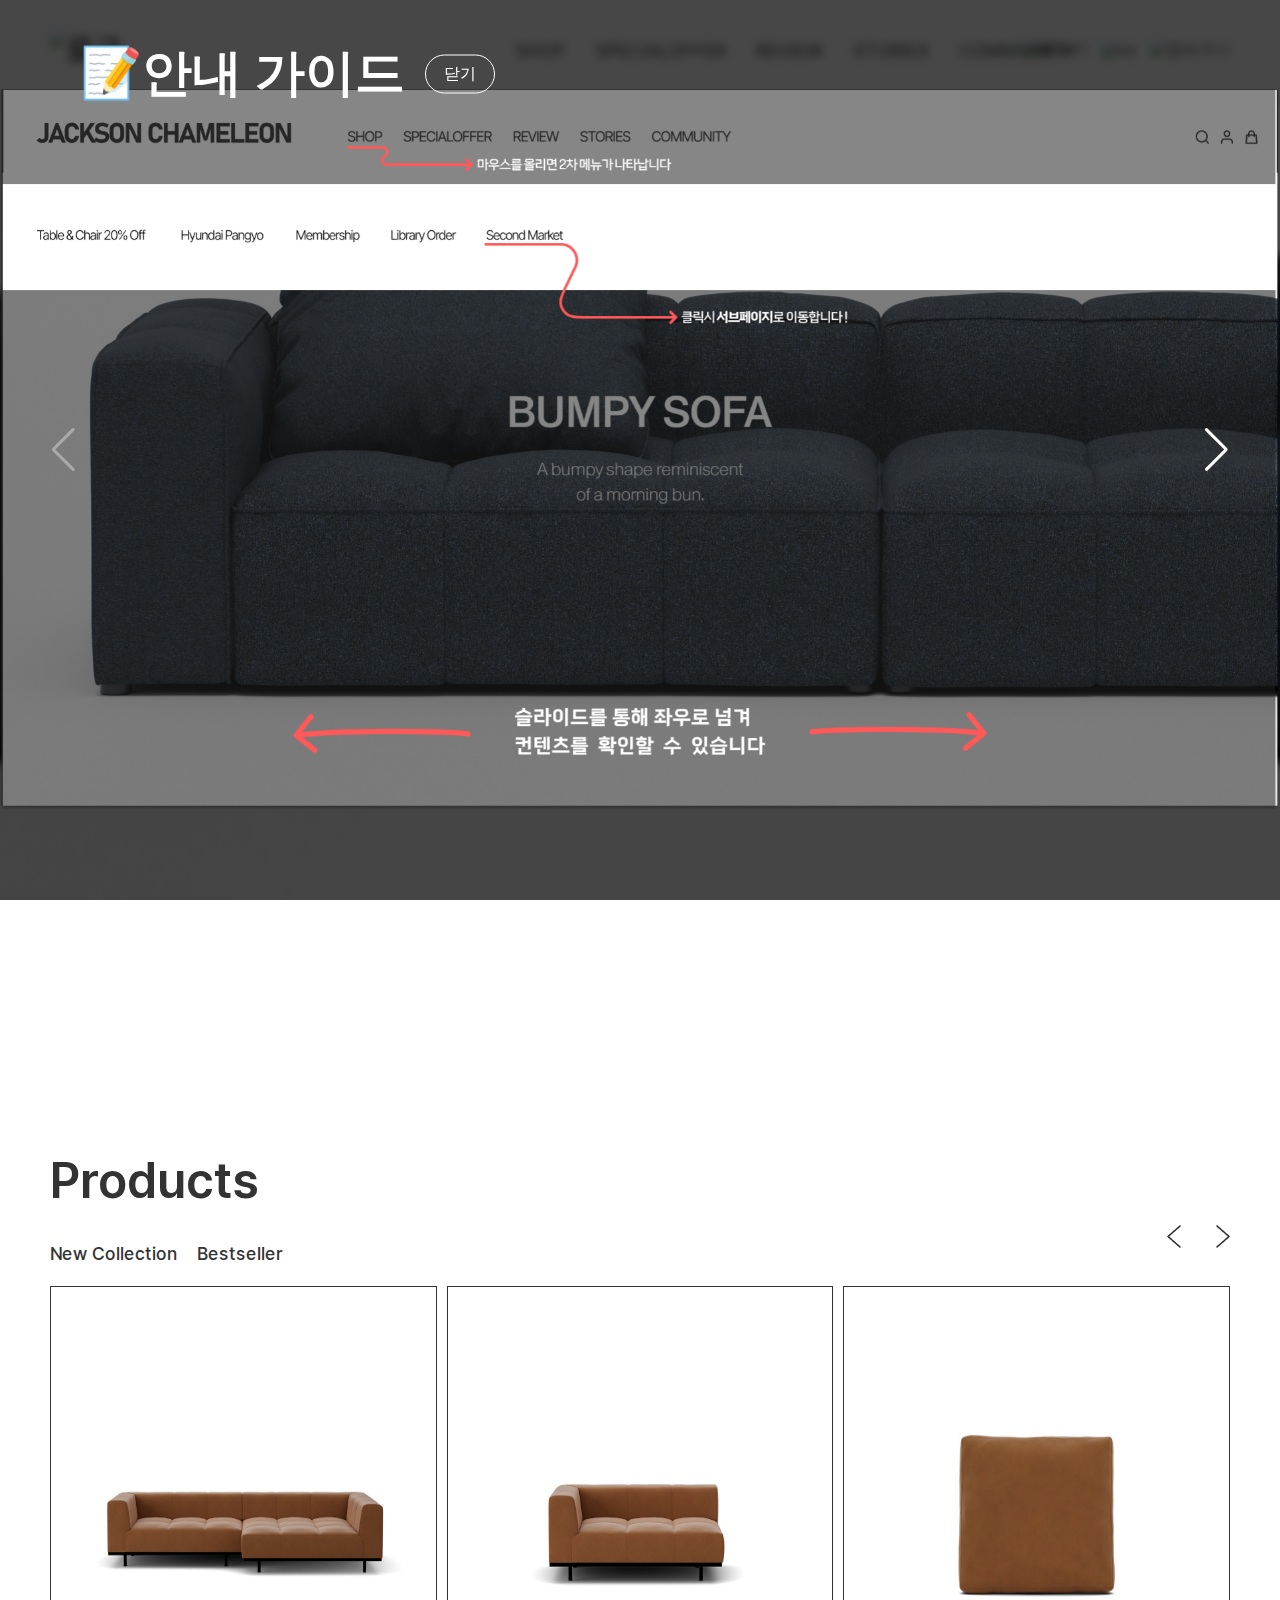
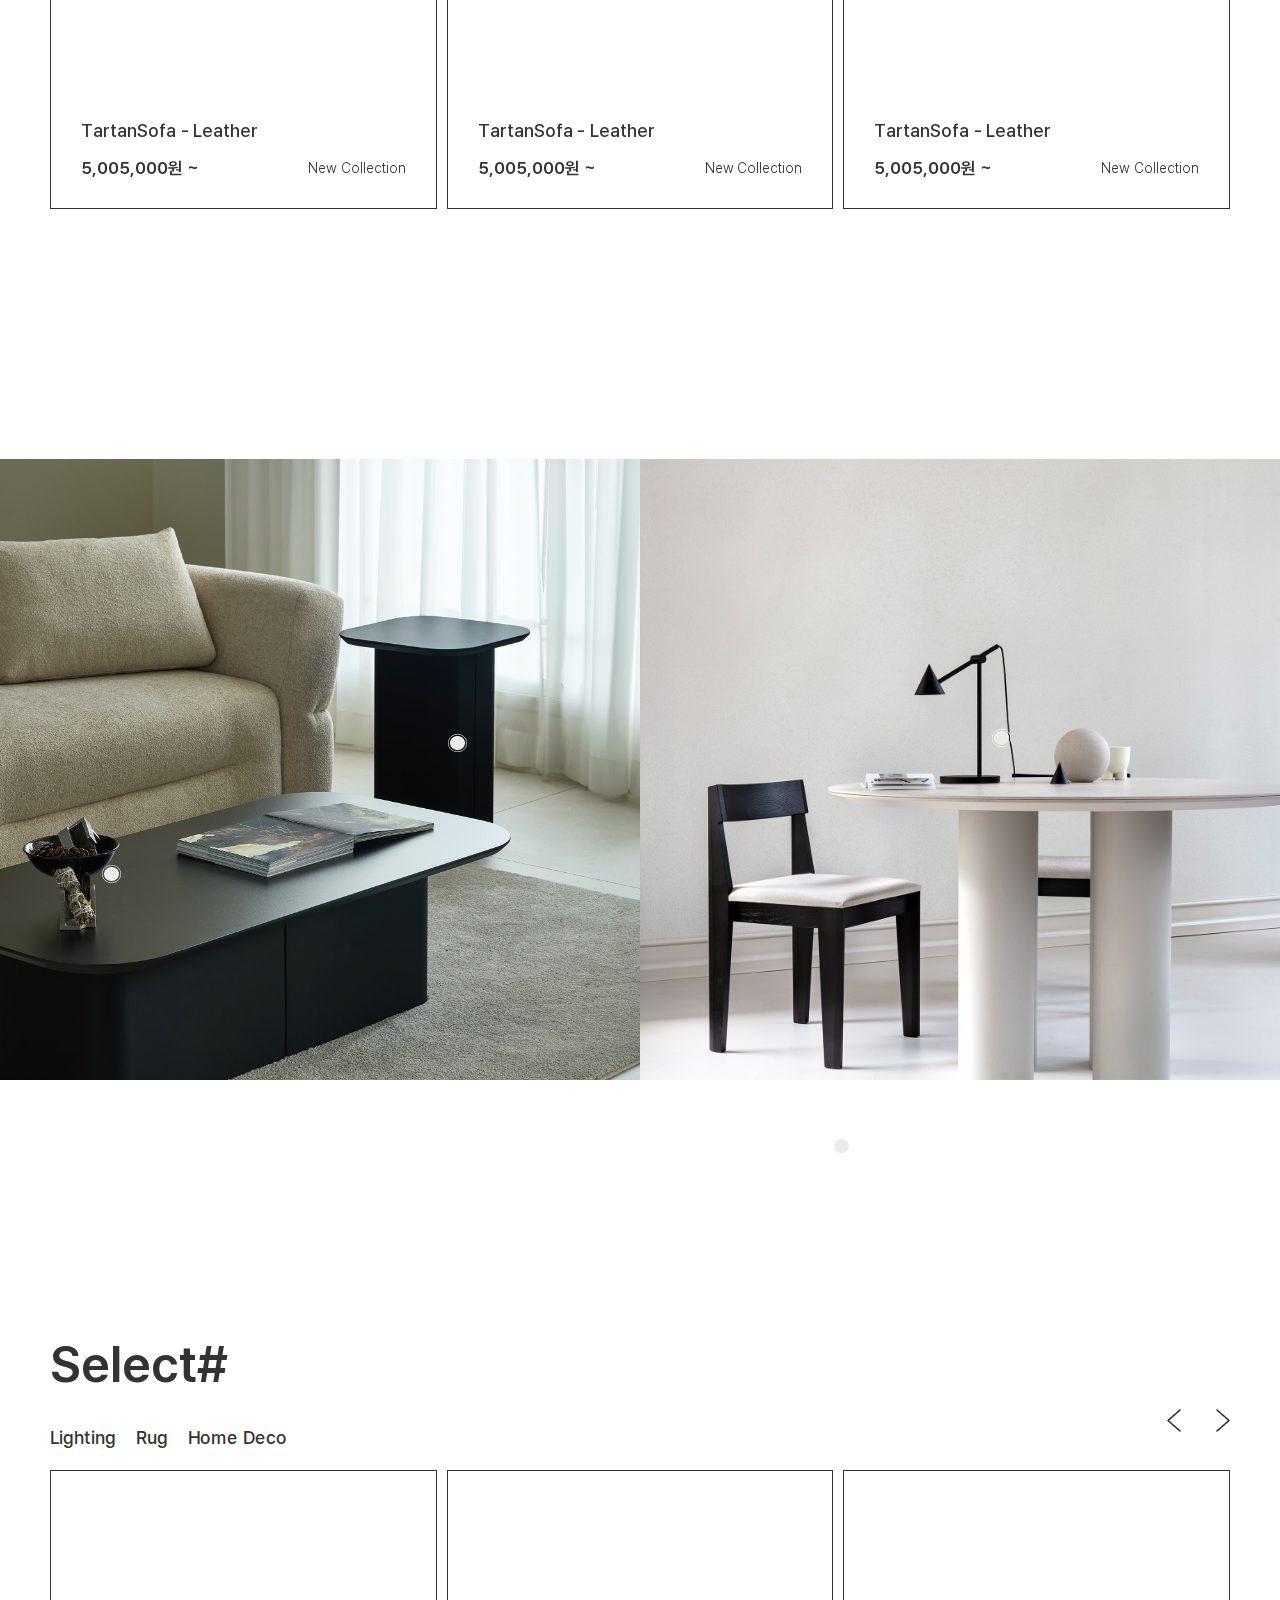
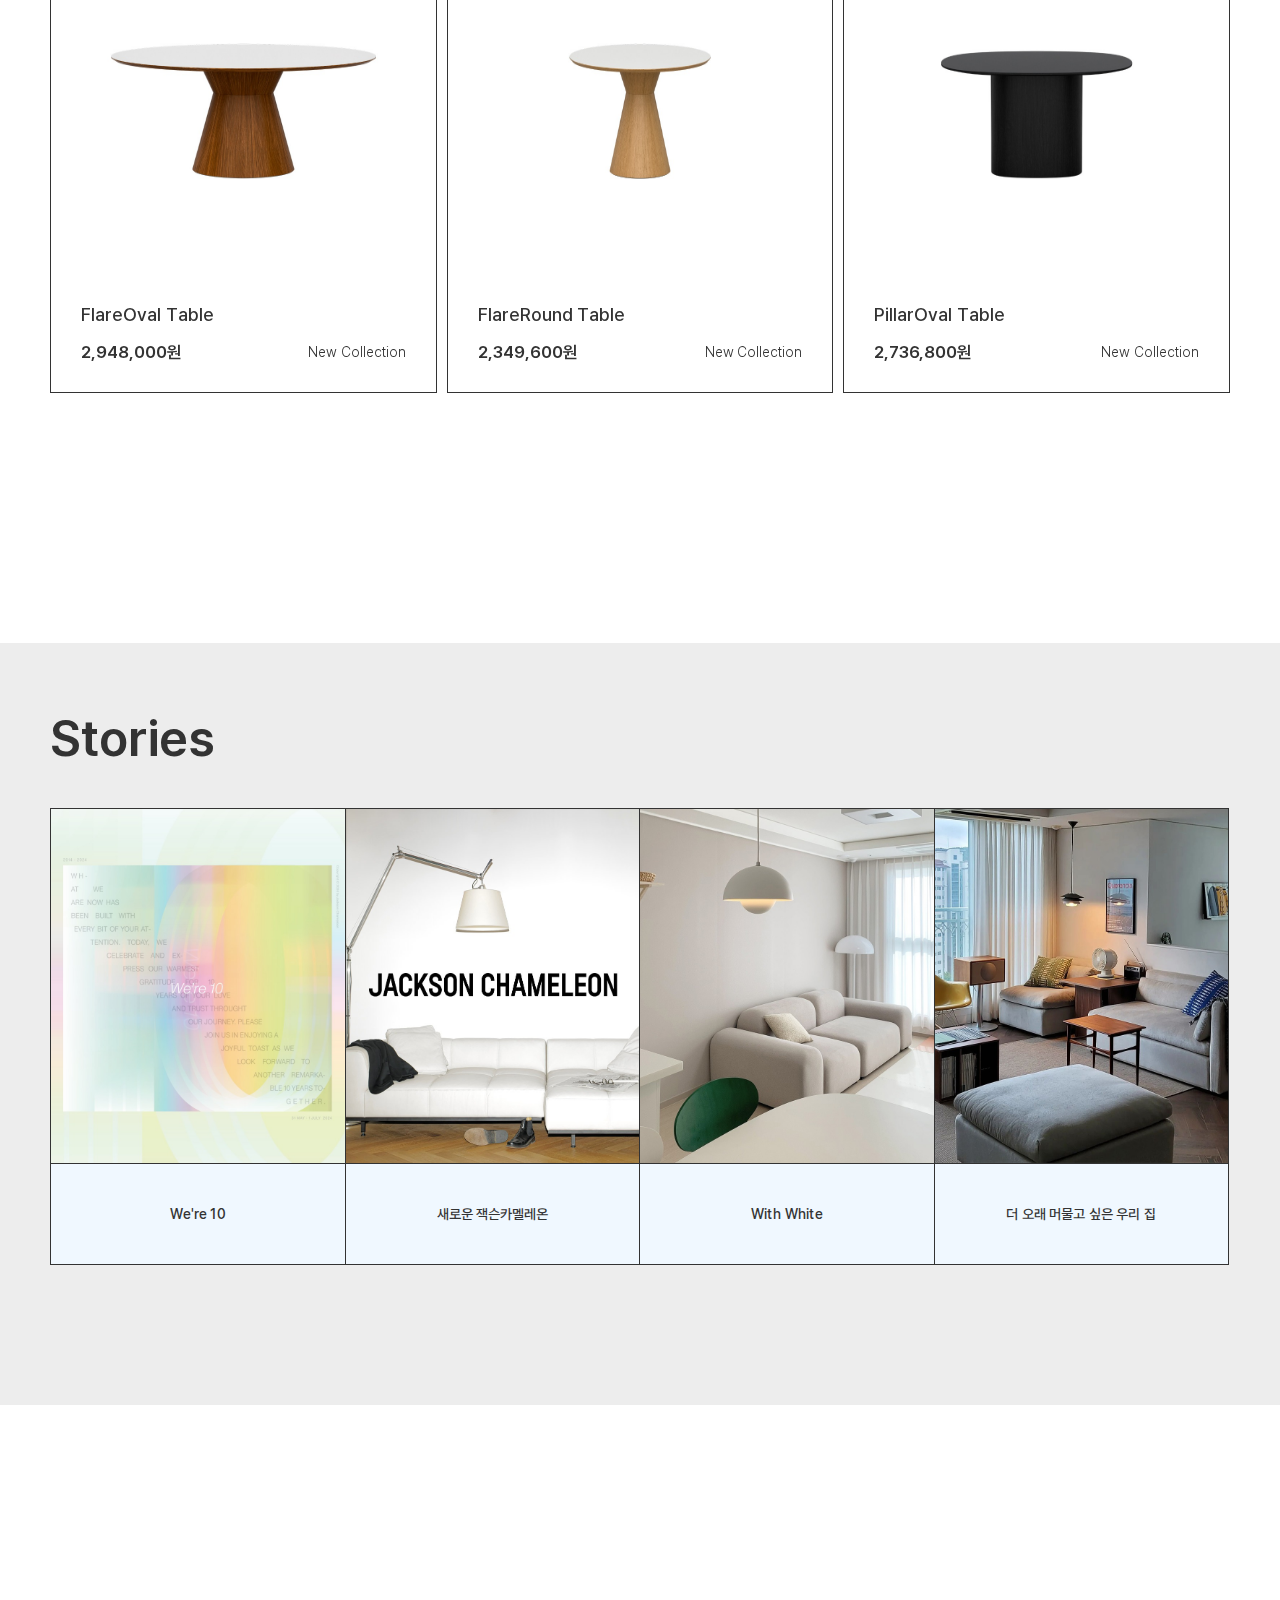
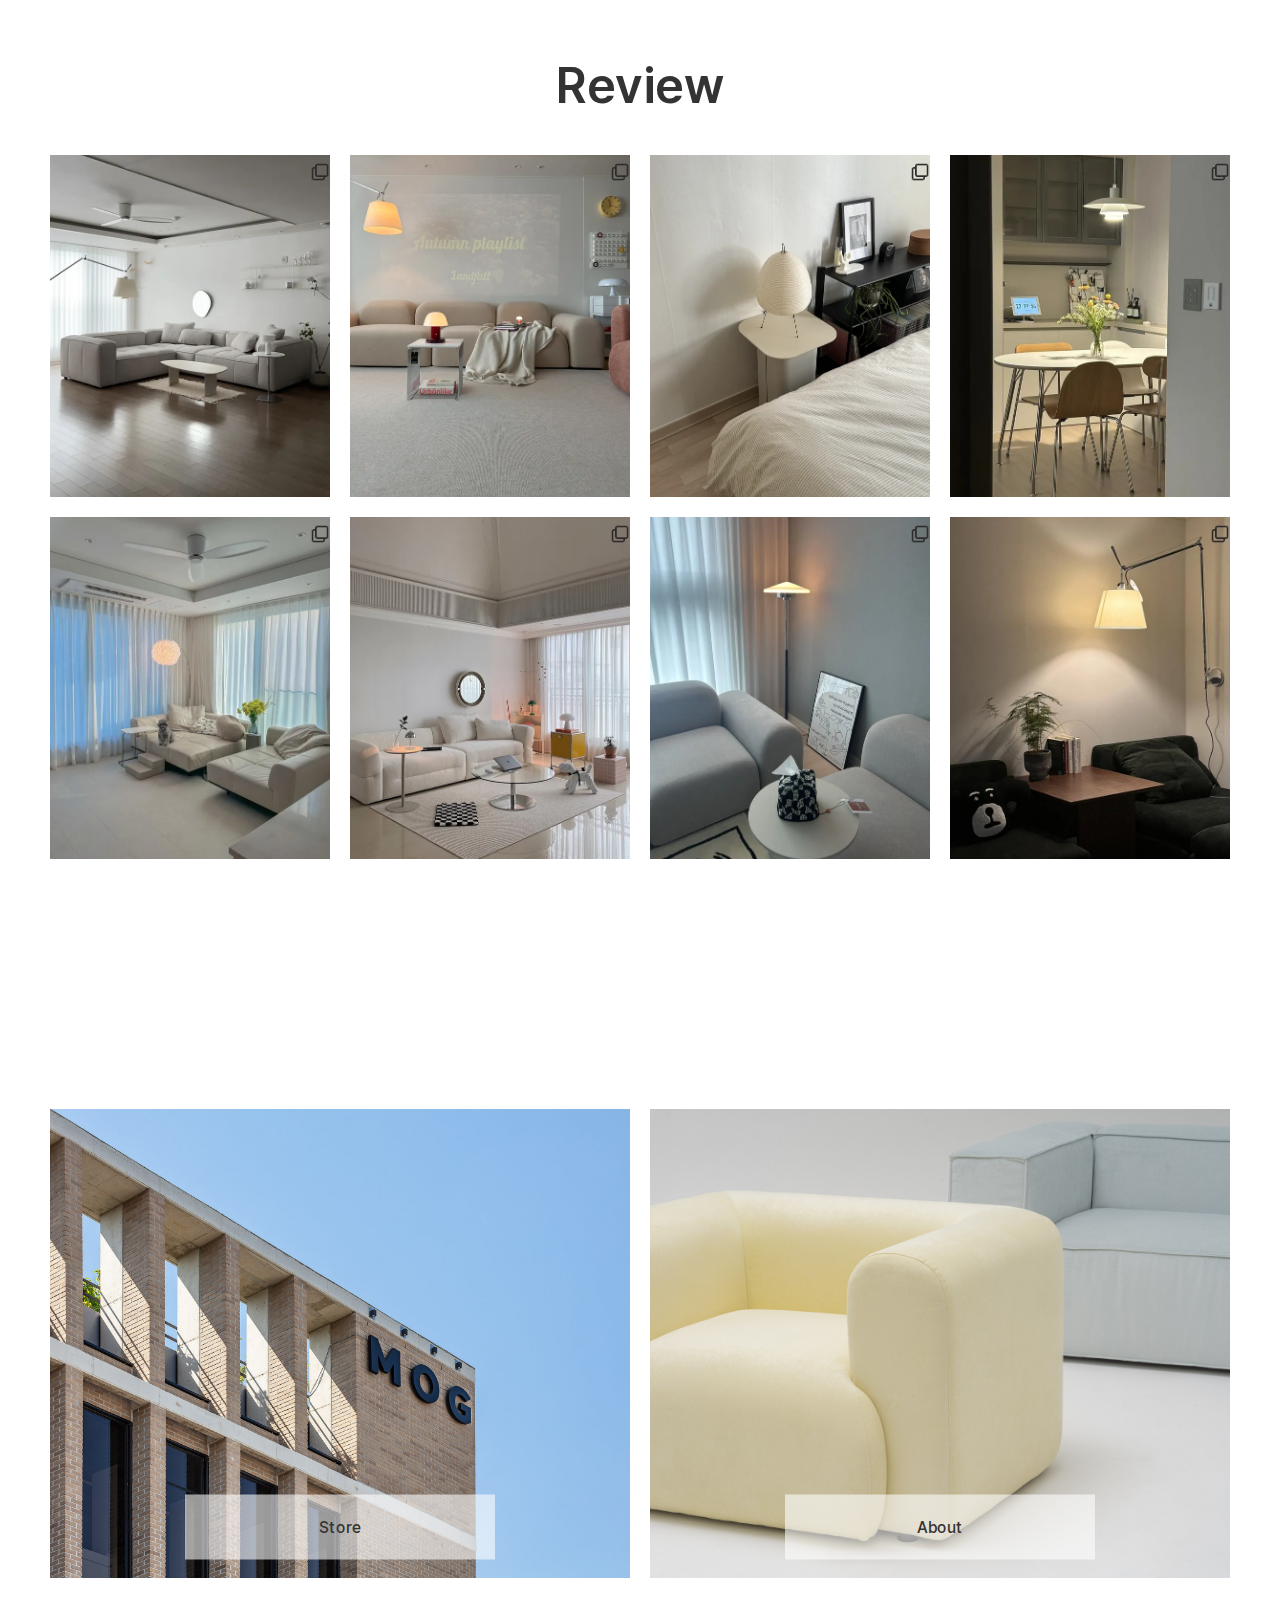
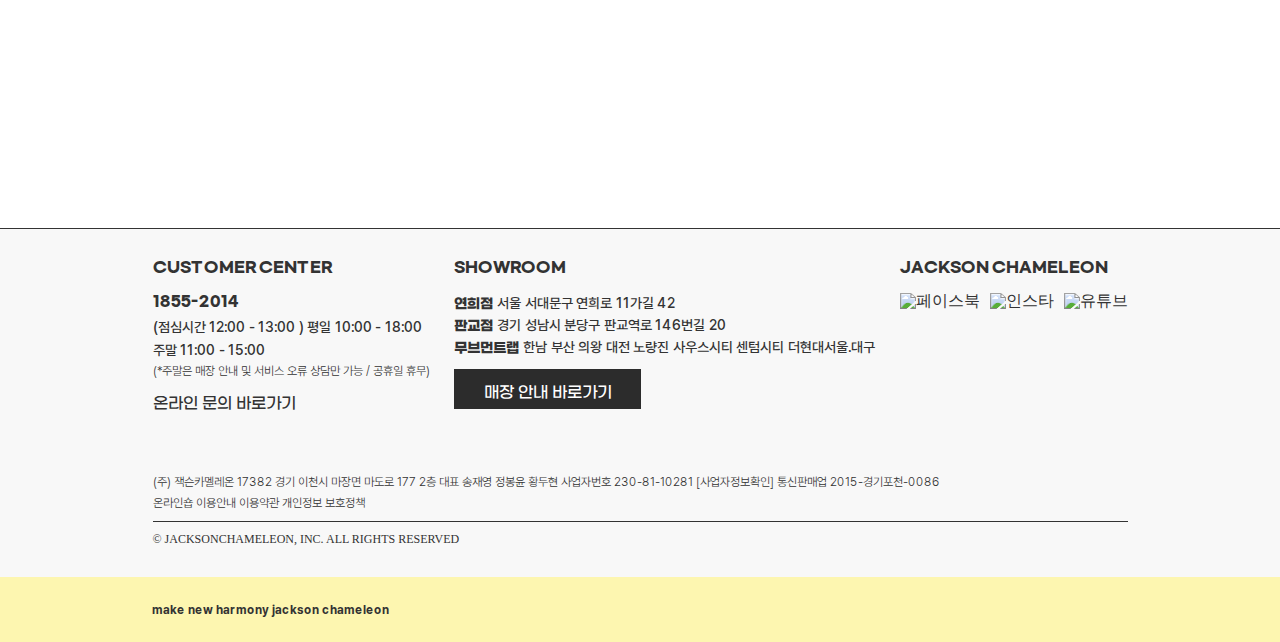
==== commit 47ac5682: "안내가이드추가" ====
--- a/index.html
+++ b/index.html
@@ -16,6 +16,16 @@
 
         $(function () {
 
+            var swiper = new Swiper(".modalSlide", {
+                navigation: {
+                    nextEl: ".swiper-button-next",
+                    prevEl: ".swiper-button-prev",
+                },
+            });
+
+            $(".close").on("click", function () {
+                $(".pc").css("display", "none");
+            });
 
             var swiper = new Swiper(".mainVisual", {
                 spaceBetween: 0,
@@ -114,6 +124,28 @@
 </head>
 
 <body>
+
+    <div class="pc modal">
+        <h2>📝안내 가이드
+            <button class="close">
+                닫기
+            </button><!-- .close end  -->
+        </h2>
+
+        <div class="swiper modalSlide">
+            <div class="swiper-wrapper">
+                <div class="swiper-slide">
+                    <img src="img/tutor1.png" alt="코치마크1">
+                </div><!-- swiper-slide end -->
+                <div class="swiper-slide">
+                    <img src="img/tutor2.png" alt="코치마크2">
+                </div><!-- swiper-slide end -->
+            </div>
+            <div class="swiper-button-next"></div>
+            <div class="swiper-button-prev"></div>
+        </div>
+    </div><!-- .modal end -->
+
     <header class="header">
 
     </header><!--header end  -->
--- a/css/index.css
+++ b/css/index.css
@@ -131,6 +131,8 @@
     font-display: swap;
 }
 
+
+
  * {
     margin: 0;
     padding: 0;
@@ -161,6 +163,76 @@
    border: 0;
 } 
 
+.modal {
+   position: absolute;
+   top: 0;
+   left: 0;
+   width: 100%;
+   height: 100vh;
+   overflow: hidden;
+   backdrop-filter: blur(5px);
+   z-index: 99999999;
+}
+
+.modal.on {
+   display: none;
+}
+
+.modal h2 {
+   position: absolute;
+   top: 40px;
+   left: 80px;
+   color: hsl(0, 0%, 100%);
+   font-size: 50px;
+   z-index: 999999999;
+}
+
+.modal.pc .close {
+   position: absolute;
+   top: 50%;
+   right: -90px;
+   transform: translateY(-50%);
+   color: #fff;
+   font-size: 16px;
+   font-weight: 500;
+   z-index: 999999999;
+   background-color: transparent;
+   border: 1px solid #fff;
+   width: 70px;
+   padding: 8px;
+   border-radius: 1000px;
+   font-family: var(--fontMain);
+}
+
+.modal .swiper {
+   width: 100%;
+   height: 100%;
+   position: absolute;
+   top: 50%;
+   left: 50%;
+   transform: translate(-50%, -50%);
+   background: rgba(0, 0, 0, 0.7);
+}
+
+.modal .swiper img {
+   width: 100%;
+   height: 100%;
+   object-fit: contain;
+}
+
+.modal .swiper-button-next, 
+.modal .swiper-button-prev {
+   color: #fff;
+}
+
+.modal .swiper-button-next {
+   right: 50px;
+}
+
+.modal .swiper-button-prev {
+   left: 50px;
+}
+
 .header {
    height: 100px;
    width: 100%;
@@ -175,14 +247,11 @@
 
 .header .inner {
    width: calc(100% - 100px);
-   max-width: 1920px;
-   width: 100%;
    height: 100%;
    display: flex;
    justify-content: space-between;
-   border-bottom: 1px solid #333;
-
    align-items: center;
+   margin: 0 auto;
 }
 
 .header .inner .lmgo {
@@ -200,36 +269,40 @@
    top: 50%;
    left: 50%;
    transform: translate(-50%, -50%);
+   border-bottom:1px solid#333 ;
 }
 
 
 .header .inner .nav .gnb {
    display: flex;
-   margin-left: 440px;
+   margin-left: 500px;
 } 
 
 .header .inner .nav .gnb > li .depth01 {  /* 메인 메뉴목록 */
    display: block;
    padding: 0 15px;
    line-height: 100px;
-   font-size: 18px;
+   font-size: 19px;
    color: #000000;
    font-family: 'Pretendard';
    font-weight: 300;
+
+   
 }
 
 .header .inner .nav .gnb > li .depth02_wrap { /* 2차 메뉴목록 */
  /*   max-width: 1920px;
    width: calc(100% - 100px); */
+   
    background-color: #fff;
    width: 100%;
    position: absolute;
    top: 100px;
    left: 0;
-   font-size: 15px;  
+   font-size: 17px;  
    color: #000000;
    font-family: 'Pretendard';
-   font-weight: 400;
+   font-weight: 300;
 
    display: none;
 }
@@ -238,12 +311,16 @@
    width: 100%;
    display: flex;
    justify-content: left;
-   height: 200px;
+   height: 150px;
+   gap: 50px;
+
+   width: calc(100% - 100px); 
+   margin: 0 auto;
 
 }
 
 .header .inner .nav .gnb > li .depth02_wrap .depth02 > li {
-   line-height: 200px;
+   line-height: 150px;
    padding: 10px;
   
 }
